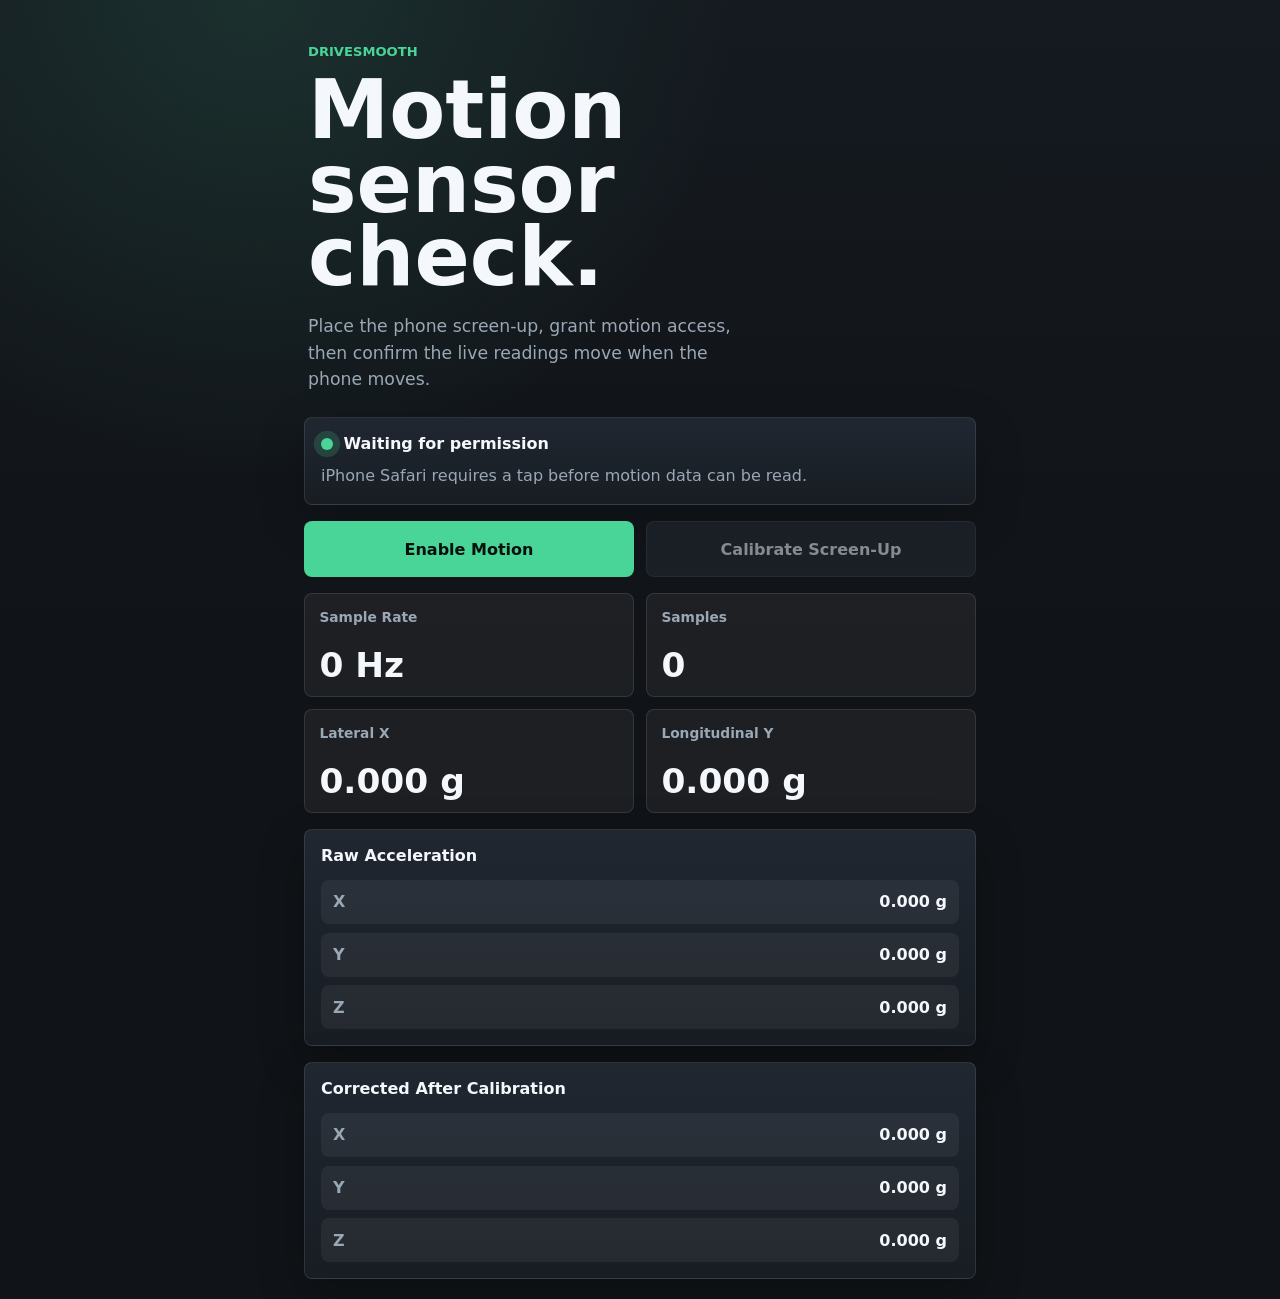
==== index.html @ 553049c9 "Add motion sensor diagnostic" ====
<!doctype html>
<html lang="en">
  <head>
    <meta charset="utf-8">
    <meta name="viewport" content="width=device-width, initial-scale=1, viewport-fit=cover">
    <meta name="theme-color" content="#111418">
    <title>DriveSmooth</title>
    <link rel="stylesheet" href="./styles.css">
    <script type="module" src="./app.js"></script>
  </head>
  <body>
    <main class="app-shell">
      <section class="hero" aria-labelledby="app-title">
        <p class="eyebrow">DriveSmooth</p>
        <h1 id="app-title">Motion sensor check.</h1>
        <p class="lede">
          Place the phone screen-up, grant motion access, then confirm the live
          readings move when the phone moves.
        </p>
      </section>

      <section class="status-panel" aria-label="Sensor status">
        <div class="status-line">
          <span class="status-dot" aria-hidden="true"></span>
          <span id="sensor-status">Waiting for permission</span>
        </div>
        <p id="sensor-message">
          iPhone Safari requires a tap before motion data can be read.
        </p>
      </section>

      <section class="controls" aria-label="Sensor controls">
        <button id="motion-button" class="primary-button" type="button">
          Enable Motion
        </button>
        <button id="calibrate-button" class="secondary-button" type="button" disabled>
          Calibrate Screen-Up
        </button>
      </section>

      <section class="readout-grid" aria-label="Live motion values">
        <article class="metric-card">
          <span>Sample Rate</span>
          <strong id="sample-rate">0 Hz</strong>
        </article>
        <article class="metric-card">
          <span>Samples</span>
          <strong id="sample-count">0</strong>
        </article>
        <article class="metric-card">
          <span>Lateral X</span>
          <strong id="lateral-value">0.000 g</strong>
        </article>
        <article class="metric-card">
          <span>Longitudinal Y</span>
          <strong id="longitudinal-value">0.000 g</strong>
        </article>
      </section>

      <section class="axis-panel" aria-label="Axis details">
        <h2>Raw Acceleration</h2>
        <dl class="axis-list">
          <div>
            <dt>X</dt>
            <dd id="raw-x">0.000 g</dd>
          </div>
          <div>
            <dt>Y</dt>
            <dd id="raw-y">0.000 g</dd>
          </div>
          <div>
            <dt>Z</dt>
            <dd id="raw-z">0.000 g</dd>
          </div>
        </dl>
      </section>

      <section class="axis-panel" aria-label="Corrected axis details">
        <h2>Corrected After Calibration</h2>
        <dl class="axis-list">
          <div>
            <dt>X</dt>
            <dd id="corrected-x">0.000 g</dd>
          </div>
          <div>
            <dt>Y</dt>
            <dd id="corrected-y">0.000 g</dd>
          </div>
          <div>
            <dt>Z</dt>
            <dd id="corrected-z">0.000 g</dd>
          </div>
        </dl>
      </section>
    </main>
  </body>
</html>
---- styles.css ----
:root {
  color-scheme: dark;
  --bg: #101317;
  --panel: #181d23;
  --panel-strong: #202731;
  --text: #f4f7fb;
  --muted: #9aa7b5;
  --accent: #48d597;
  --accent-soft: rgba(72, 213, 151, 0.18);
  --border: rgba(255, 255, 255, 0.1);
  font-family:
    Inter, ui-sans-serif, system-ui, -apple-system, BlinkMacSystemFont, "Segoe UI",
    sans-serif;
}

* {
  box-sizing: border-box;
}

html {
  min-height: 100%;
  background: var(--bg);
}

body {
  min-height: 100vh;
  margin: 0;
  color: var(--text);
  background:
    radial-gradient(circle at 20% 0%, rgba(72, 213, 151, 0.12), transparent 30rem),
    linear-gradient(180deg, #151a20 0%, var(--bg) 52%);
}

.app-shell {
  width: min(100%, 44rem);
  min-height: 100vh;
  margin: 0 auto;
  padding: max(1.25rem, env(safe-area-inset-top)) 1rem
    max(1.25rem, env(safe-area-inset-bottom));
  display: grid;
  align-content: start;
  gap: 1rem;
}

.hero {
  padding: 1.5rem 0.25rem 0.5rem;
}

.eyebrow {
  margin: 0 0 0.9rem;
  color: var(--accent);
  font-size: 0.82rem;
  font-weight: 700;
  letter-spacing: 0;
  text-transform: uppercase;
}

h1 {
  max-width: 9ch;
  margin: 0;
  font-size: clamp(2.75rem, 16vw, 5.1rem);
  line-height: 0.9;
  letter-spacing: 0;
}

.lede {
  max-width: 28rem;
  margin: 1.2rem 0 0;
  color: var(--muted);
  font-size: 1.08rem;
  line-height: 1.55;
}

.status-panel,
.axis-panel {
  padding: 1rem;
  border: 1px solid var(--border);
  border-radius: 8px;
  background: linear-gradient(180deg, var(--panel-strong), var(--panel));
  box-shadow: 0 1rem 3rem rgba(0, 0, 0, 0.22);
}

.status-line {
  display: flex;
  align-items: center;
  gap: 0.65rem;
  font-weight: 700;
}

.status-panel p {
  margin: 0.7rem 0 0;
  color: var(--muted);
  line-height: 1.5;
}

.status-dot {
  width: 0.75rem;
  height: 0.75rem;
  border-radius: 999px;
  background: var(--accent);
  box-shadow: 0 0 0 0.45rem var(--accent-soft);
}

.controls {
  display: grid;
  gap: 0.75rem;
}

button {
  min-height: 3.5rem;
  border: 0;
  border-radius: 8px;
  padding: 0.9rem 1rem;
  color: var(--text);
  font: inherit;
  font-weight: 800;
  letter-spacing: 0;
  touch-action: manipulation;
}

button:disabled {
  cursor: not-allowed;
  opacity: 0.52;
}

.primary-button {
  background: var(--accent);
  color: #07100b;
}

.secondary-button {
  border: 1px solid var(--border);
  background: #242b34;
}

.readout-grid {
  display: grid;
  grid-template-columns: repeat(2, minmax(0, 1fr));
  gap: 0.75rem;
}

.metric-card {
  min-height: 6.5rem;
  padding: 0.9rem;
  border: 1px solid var(--border);
  border-radius: 8px;
  background: rgba(255, 255, 255, 0.055);
  display: grid;
  align-content: space-between;
  gap: 0.75rem;
}

.metric-card span {
  color: var(--muted);
  font-size: 0.86rem;
  font-weight: 700;
}

.metric-card strong {
  font-size: clamp(1.45rem, 8vw, 2.15rem);
  line-height: 1;
  letter-spacing: 0;
}

.axis-panel h2 {
  margin: 0 0 0.9rem;
  font-size: 1rem;
  letter-spacing: 0;
}

.axis-list {
  display: grid;
  gap: 0.55rem;
  margin: 0;
}

.axis-list div {
  min-height: 2.75rem;
  padding: 0.65rem 0.75rem;
  border-radius: 8px;
  background: rgba(255, 255, 255, 0.055);
  display: flex;
  align-items: center;
  justify-content: space-between;
  gap: 1rem;
}

.axis-list dt {
  color: var(--muted);
  font-weight: 800;
}

.axis-list dd {
  margin: 0;
  font-variant-numeric: tabular-nums;
  font-weight: 800;
}

@media (min-width: 42rem) {
  .controls {
    grid-template-columns: repeat(2, minmax(0, 1fr));
  }
}
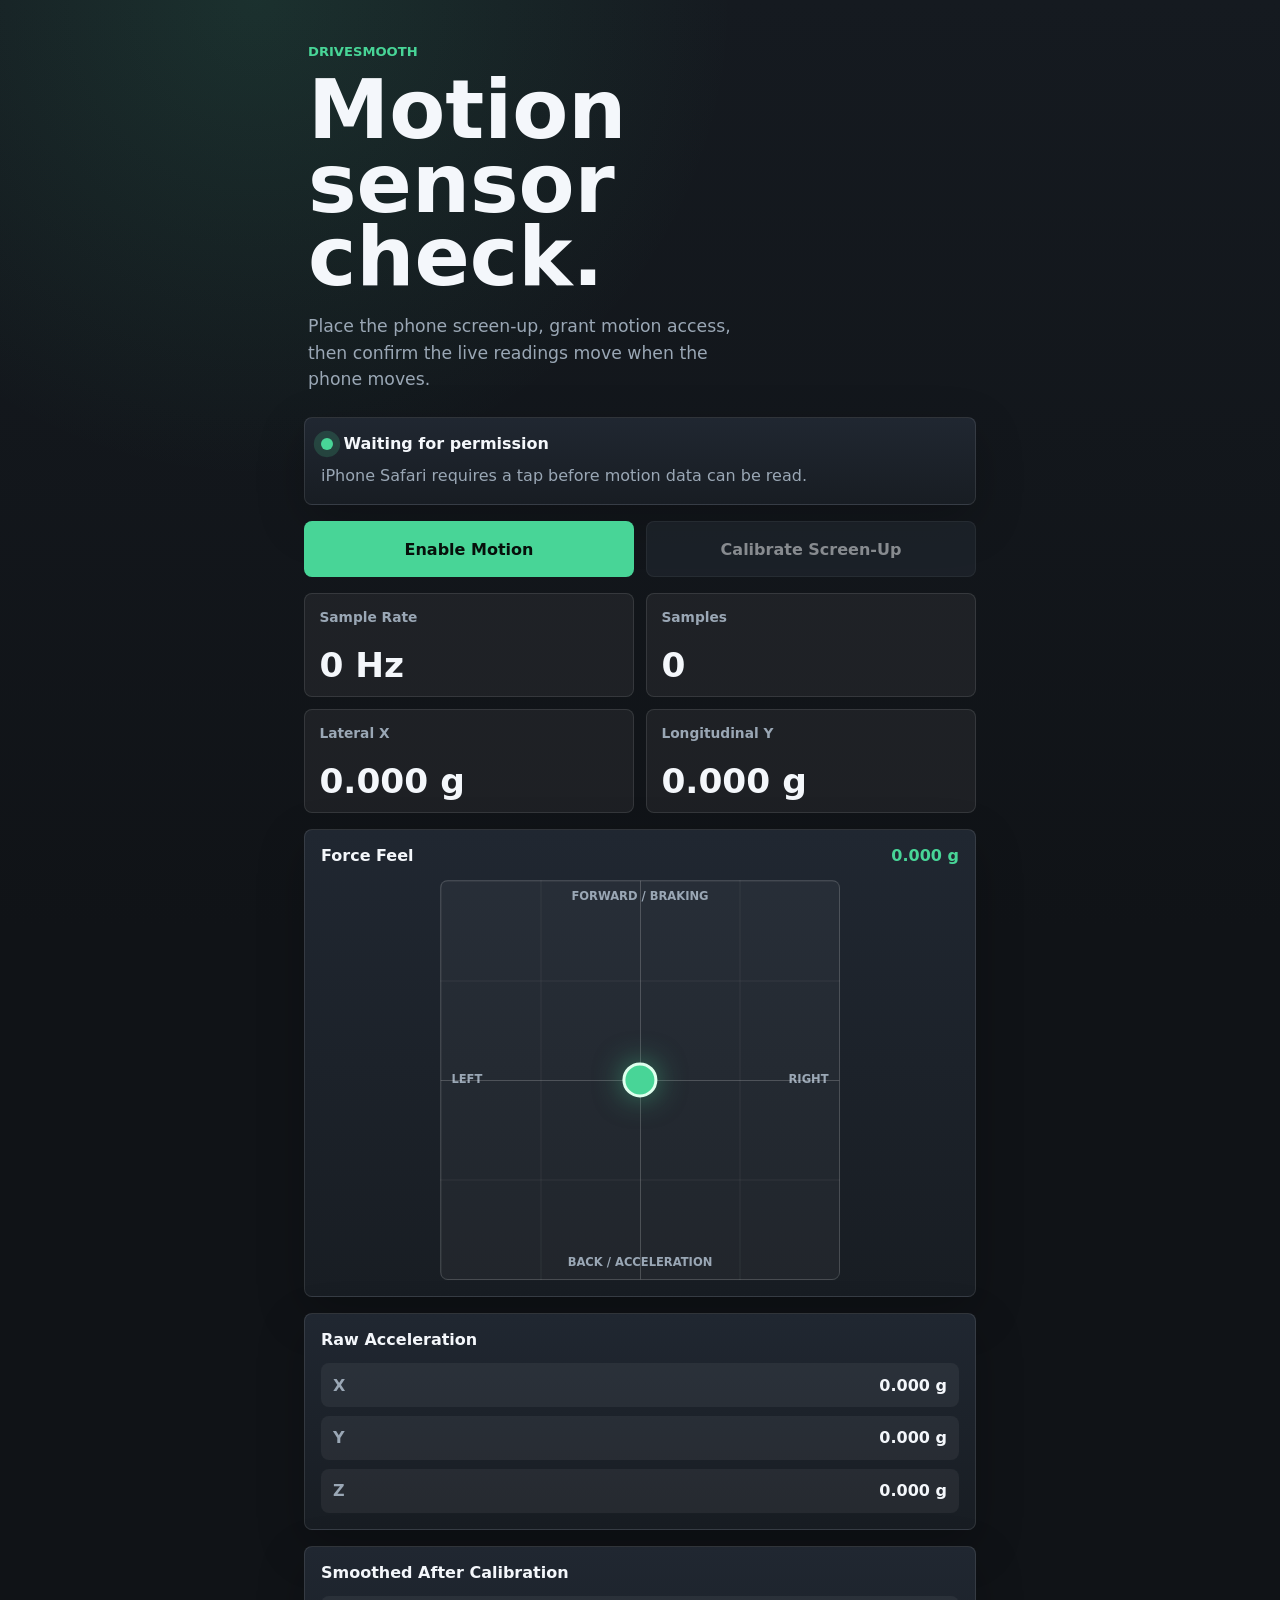
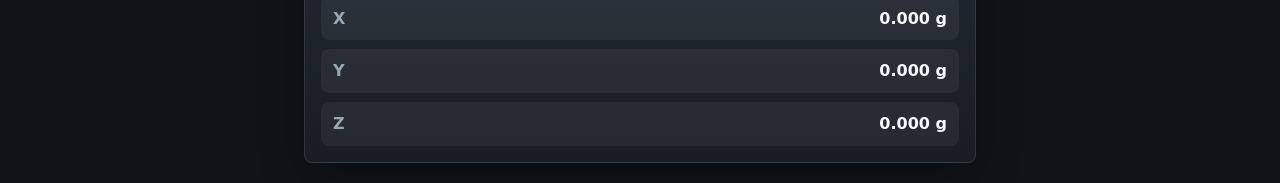
==== commit 6fbbac90: "Add smoothed force display" ====
--- a/index.html
+++ b/index.html
@@ -57,6 +57,22 @@
         </article>
       </section>
 
+      <section class="force-panel" aria-label="Live force direction">
+        <div class="panel-heading">
+          <h2>Force Feel</h2>
+          <span id="force-strength">0.000 g</span>
+        </div>
+        <div class="force-pad" aria-hidden="true">
+          <span class="force-label force-label-top">Forward / braking</span>
+          <span class="force-label force-label-right">Right</span>
+          <span class="force-label force-label-bottom">Back / acceleration</span>
+          <span class="force-label force-label-left">Left</span>
+          <span class="force-cross force-cross-x"></span>
+          <span class="force-cross force-cross-y"></span>
+          <span id="force-dot" class="force-dot"></span>
+        </div>
+      </section>
+
       <section class="axis-panel" aria-label="Axis details">
         <h2>Raw Acceleration</h2>
         <dl class="axis-list">
@@ -76,7 +92,7 @@
       </section>
 
       <section class="axis-panel" aria-label="Corrected axis details">
-        <h2>Corrected After Calibration</h2>
+        <h2>Smoothed After Calibration</h2>
         <dl class="axis-list">
           <div>
             <dt>X</dt>
--- a/styles.css
+++ b/styles.css
@@ -72,7 +72,8 @@
 }
 
 .status-panel,
-.axis-panel {
+.axis-panel,
+.force-panel {
   padding: 1rem;
   border: 1px solid var(--border);
   border-radius: 8px;
@@ -162,10 +163,114 @@
   letter-spacing: 0;
 }
 
+.panel-heading {
+  display: flex;
+  align-items: baseline;
+  justify-content: space-between;
+  gap: 1rem;
+  margin: 0 0 0.9rem;
+}
+
+.panel-heading h2,
 .axis-panel h2 {
-  margin: 0 0 0.9rem;
+  margin: 0;
   font-size: 1rem;
   letter-spacing: 0;
+}
+
+.panel-heading span {
+  color: var(--accent);
+  font-weight: 800;
+  font-variant-numeric: tabular-nums;
+}
+
+.force-pad {
+  position: relative;
+  width: min(100%, 25rem);
+  aspect-ratio: 1;
+  margin: 0 auto;
+  border: 1px solid rgba(255, 255, 255, 0.13);
+  border-radius: 8px;
+  overflow: hidden;
+  background:
+    radial-gradient(circle at center, rgba(72, 213, 151, 0.18), transparent 0.28rem),
+    linear-gradient(rgba(255, 255, 255, 0.055) 1px, transparent 1px),
+    linear-gradient(90deg, rgba(255, 255, 255, 0.055) 1px, transparent 1px),
+    rgba(255, 255, 255, 0.04);
+  background-size: auto, 25% 25%, 25% 25%, auto;
+}
+
+.force-cross {
+  position: absolute;
+  background: rgba(255, 255, 255, 0.15);
+}
+
+.force-cross-x {
+  top: 50%;
+  left: 0;
+  width: 100%;
+  height: 1px;
+}
+
+.force-cross-y {
+  top: 0;
+  left: 50%;
+  width: 1px;
+  height: 100%;
+}
+
+.force-dot {
+  position: absolute;
+  top: 50%;
+  left: 50%;
+  width: 2.2rem;
+  height: 2.2rem;
+  border: 0.22rem solid #dfffee;
+  border-radius: 999px;
+  background: var(--accent);
+  box-shadow: 0 0 1.8rem rgba(72, 213, 151, 0.52);
+  transform: translate(-50%, -50%);
+  transition:
+    left 90ms linear,
+    top 90ms linear;
+}
+
+.force-label {
+  position: absolute;
+  color: var(--muted);
+  font-size: 0.72rem;
+  font-weight: 800;
+  line-height: 1;
+  text-transform: uppercase;
+  pointer-events: none;
+}
+
+.force-label-top {
+  top: 0.65rem;
+  left: 50%;
+  transform: translateX(-50%);
+}
+
+.force-label-right {
+  top: 50%;
+  right: 0.65rem;
+  transform: translateY(-50%);
+}
+
+.force-label-bottom {
+  bottom: 0.65rem;
+  left: 50%;
+  transform: translateX(-50%);
+}
+
+.force-label-left {
+  top: 50%;
+  left: 0.65rem;
+  transform: translateY(-50%);
+}
+
+.axis-panel h2 {
+  margin-bottom: 0.9rem;
 }
 
 .axis-list {
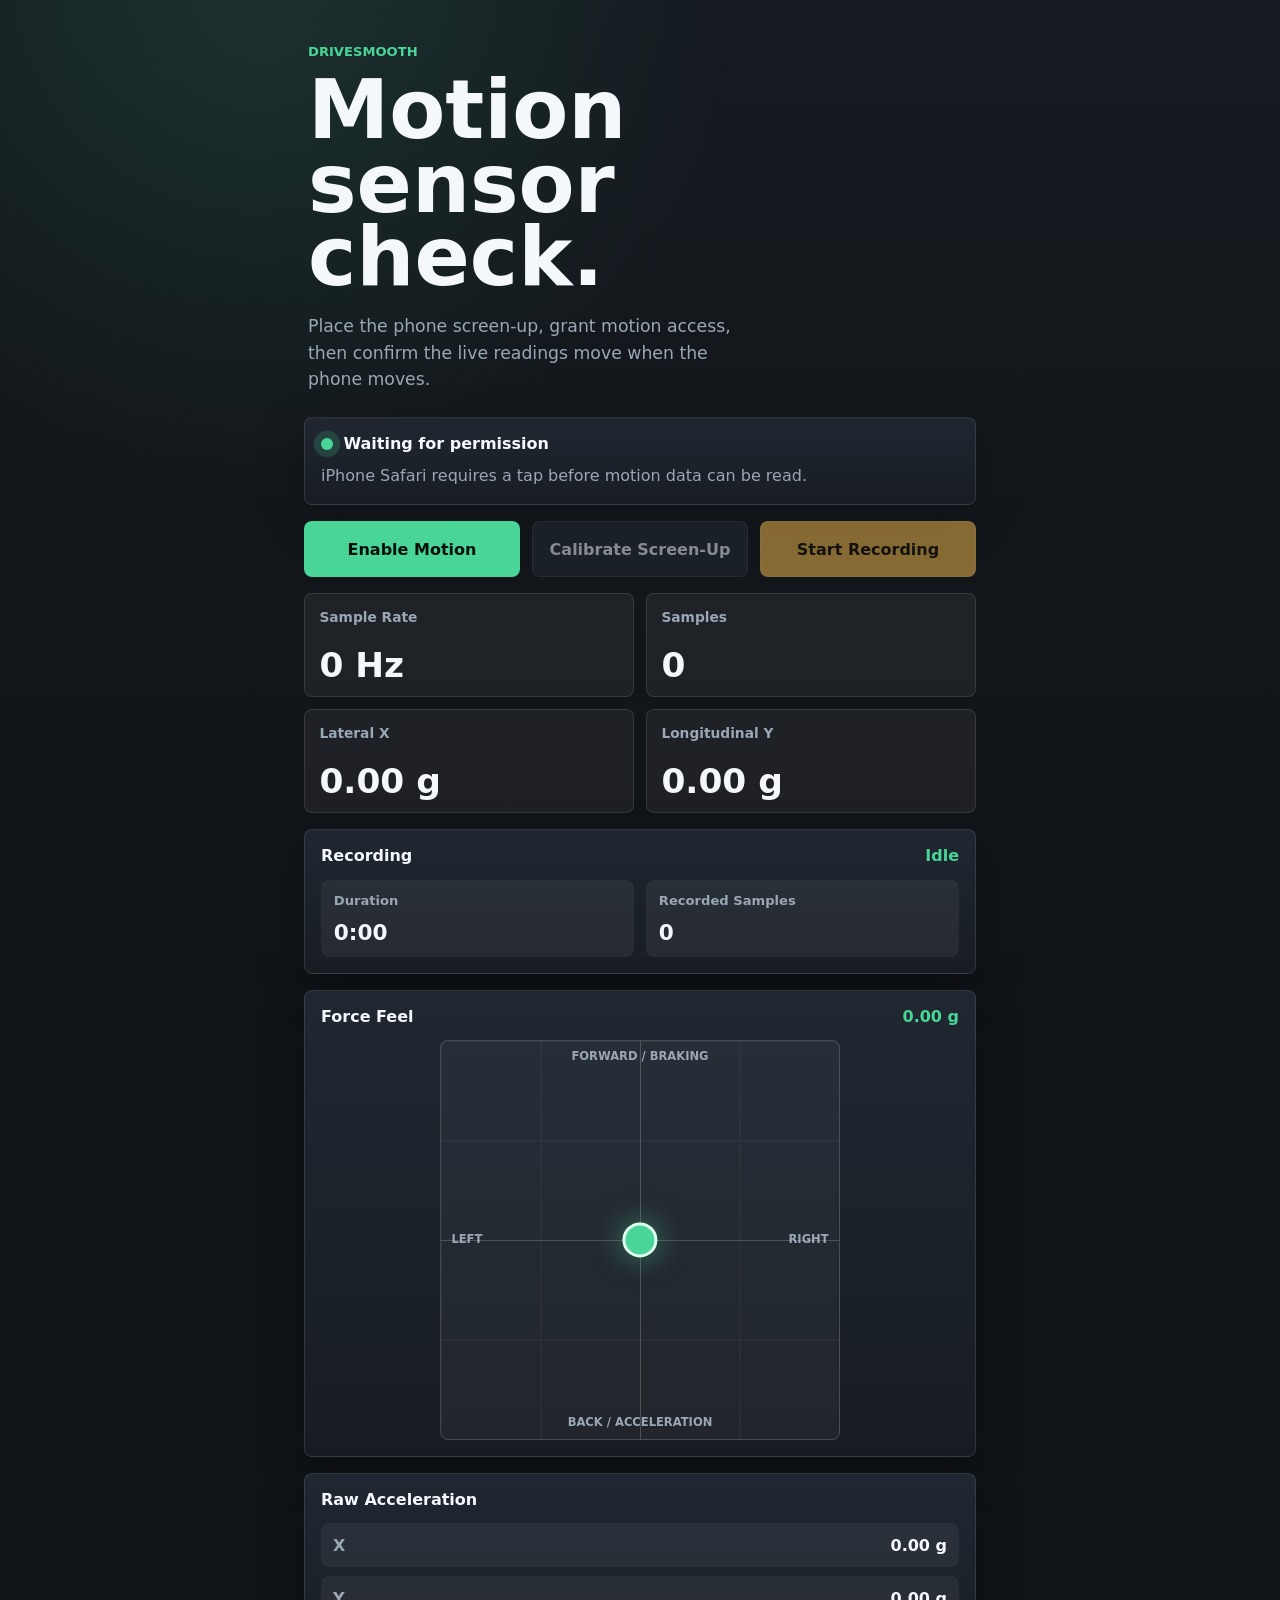
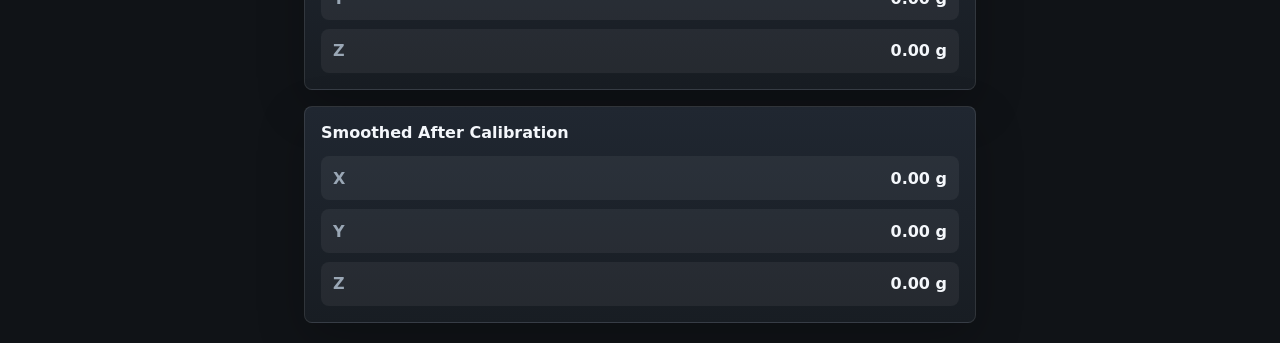
==== commit 767a5977: "Add in-memory recording summary" ====
--- a/index.html
+++ b/index.html
@@ -36,6 +36,9 @@
         <button id="calibrate-button" class="secondary-button" type="button" disabled>
           Calibrate Screen-Up
         </button>
+        <button id="record-button" class="record-button" type="button" disabled>
+          Start Recording
+        </button>
       </section>
 
       <section class="readout-grid" aria-label="Live motion values">
@@ -49,18 +52,35 @@
         </article>
         <article class="metric-card">
           <span>Lateral X</span>
-          <strong id="lateral-value">0.000 g</strong>
+          <strong id="lateral-value">0.00 g</strong>
         </article>
         <article class="metric-card">
           <span>Longitudinal Y</span>
-          <strong id="longitudinal-value">0.000 g</strong>
+          <strong id="longitudinal-value">0.00 g</strong>
         </article>
+      </section>
+
+      <section class="recording-panel" aria-label="Recording status">
+        <div class="panel-heading">
+          <h2>Recording</h2>
+          <span id="recording-state">Idle</span>
+        </div>
+        <div class="recording-grid">
+          <div>
+            <span>Duration</span>
+            <strong id="recording-duration">0:00</strong>
+          </div>
+          <div>
+            <span>Recorded Samples</span>
+            <strong id="recording-samples">0</strong>
+          </div>
+        </div>
       </section>
 
       <section class="force-panel" aria-label="Live force direction">
         <div class="panel-heading">
           <h2>Force Feel</h2>
-          <span id="force-strength">0.000 g</span>
+          <span id="force-strength">0.00 g</span>
         </div>
         <div class="force-pad" aria-hidden="true">
           <span class="force-label force-label-top">Forward / braking</span>
@@ -78,15 +98,15 @@
         <dl class="axis-list">
           <div>
             <dt>X</dt>
-            <dd id="raw-x">0.000 g</dd>
+            <dd id="raw-x">0.00 g</dd>
           </div>
           <div>
             <dt>Y</dt>
-            <dd id="raw-y">0.000 g</dd>
+            <dd id="raw-y">0.00 g</dd>
           </div>
           <div>
             <dt>Z</dt>
-            <dd id="raw-z">0.000 g</dd>
+            <dd id="raw-z">0.00 g</dd>
           </div>
         </dl>
       </section>
@@ -96,15 +116,56 @@
         <dl class="axis-list">
           <div>
             <dt>X</dt>
-            <dd id="corrected-x">0.000 g</dd>
+            <dd id="corrected-x">0.00 g</dd>
           </div>
           <div>
             <dt>Y</dt>
-            <dd id="corrected-y">0.000 g</dd>
+            <dd id="corrected-y">0.00 g</dd>
           </div>
           <div>
             <dt>Z</dt>
-            <dd id="corrected-z">0.000 g</dd>
+            <dd id="corrected-z">0.00 g</dd>
+          </div>
+        </dl>
+      </section>
+
+      <section id="summary-panel" class="summary-panel" aria-label="Last recording summary" hidden>
+        <div class="panel-heading">
+          <h2>Last Recording</h2>
+          <span id="summary-duration">0:00</span>
+        </div>
+        <dl class="summary-grid">
+          <div>
+            <dt>Samples</dt>
+            <dd id="summary-samples">0</dd>
+          </div>
+          <div>
+            <dt>Average Rate</dt>
+            <dd id="summary-rate">0 Hz</dd>
+          </div>
+          <div>
+            <dt>Max Brake</dt>
+            <dd id="summary-brake">0.00 g</dd>
+          </div>
+          <div>
+            <dt>Max Accel</dt>
+            <dd id="summary-accel">0.00 g</dd>
+          </div>
+          <div>
+            <dt>Max Lateral</dt>
+            <dd id="summary-lateral">0.00 g</dd>
+          </div>
+          <div>
+            <dt>Average Jerk</dt>
+            <dd id="summary-avg-jerk">0.00 g/s</dd>
+          </div>
+          <div>
+            <dt>Max Jerk</dt>
+            <dd id="summary-max-jerk">0.00 g/s</dd>
+          </div>
+          <div>
+            <dt>Jerk Spikes</dt>
+            <dd id="summary-jerk-spikes">0</dd>
           </div>
         </dl>
       </section>
--- a/styles.css
+++ b/styles.css
@@ -73,7 +73,9 @@
 
 .status-panel,
 .axis-panel,
-.force-panel {
+.force-panel,
+.recording-panel,
+.summary-panel {
   padding: 1rem;
   border: 1px solid var(--border);
   border-radius: 8px;
@@ -134,6 +136,17 @@
   background: #242b34;
 }
 
+.record-button {
+  border: 1px solid rgba(255, 255, 255, 0.14);
+  background: #f2b84b;
+  color: #151006;
+}
+
+.record-button.is-recording {
+  background: #ff5d5d;
+  color: #1a0707;
+}
+
 .readout-grid {
   display: grid;
   grid-template-columns: repeat(2, minmax(0, 1fr));
@@ -182,6 +195,48 @@
   color: var(--accent);
   font-weight: 800;
   font-variant-numeric: tabular-nums;
+}
+
+.recording-grid,
+.summary-grid {
+  display: grid;
+  gap: 0.75rem;
+  margin: 0;
+}
+
+.recording-grid {
+  grid-template-columns: repeat(2, minmax(0, 1fr));
+}
+
+.recording-grid div,
+.summary-grid div {
+  min-height: 4.8rem;
+  padding: 0.8rem;
+  border-radius: 8px;
+  background: rgba(255, 255, 255, 0.055);
+  display: grid;
+  align-content: space-between;
+  gap: 0.55rem;
+}
+
+.recording-grid span,
+.summary-grid dt {
+  color: var(--muted);
+  font-size: 0.82rem;
+  font-weight: 800;
+}
+
+.recording-grid strong,
+.summary-grid dd {
+  margin: 0;
+  font-size: 1.35rem;
+  line-height: 1;
+  font-variant-numeric: tabular-nums;
+  font-weight: 900;
+}
+
+.summary-grid {
+  grid-template-columns: repeat(2, minmax(0, 1fr));
 }
 
 .force-pad {
@@ -303,6 +358,10 @@
 
 @media (min-width: 42rem) {
   .controls {
-    grid-template-columns: repeat(2, minmax(0, 1fr));
+    grid-template-columns: repeat(3, minmax(0, 1fr));
   }
-}
+
+  .summary-grid {
+    grid-template-columns: repeat(4, minmax(0, 1fr));
+  }
+}
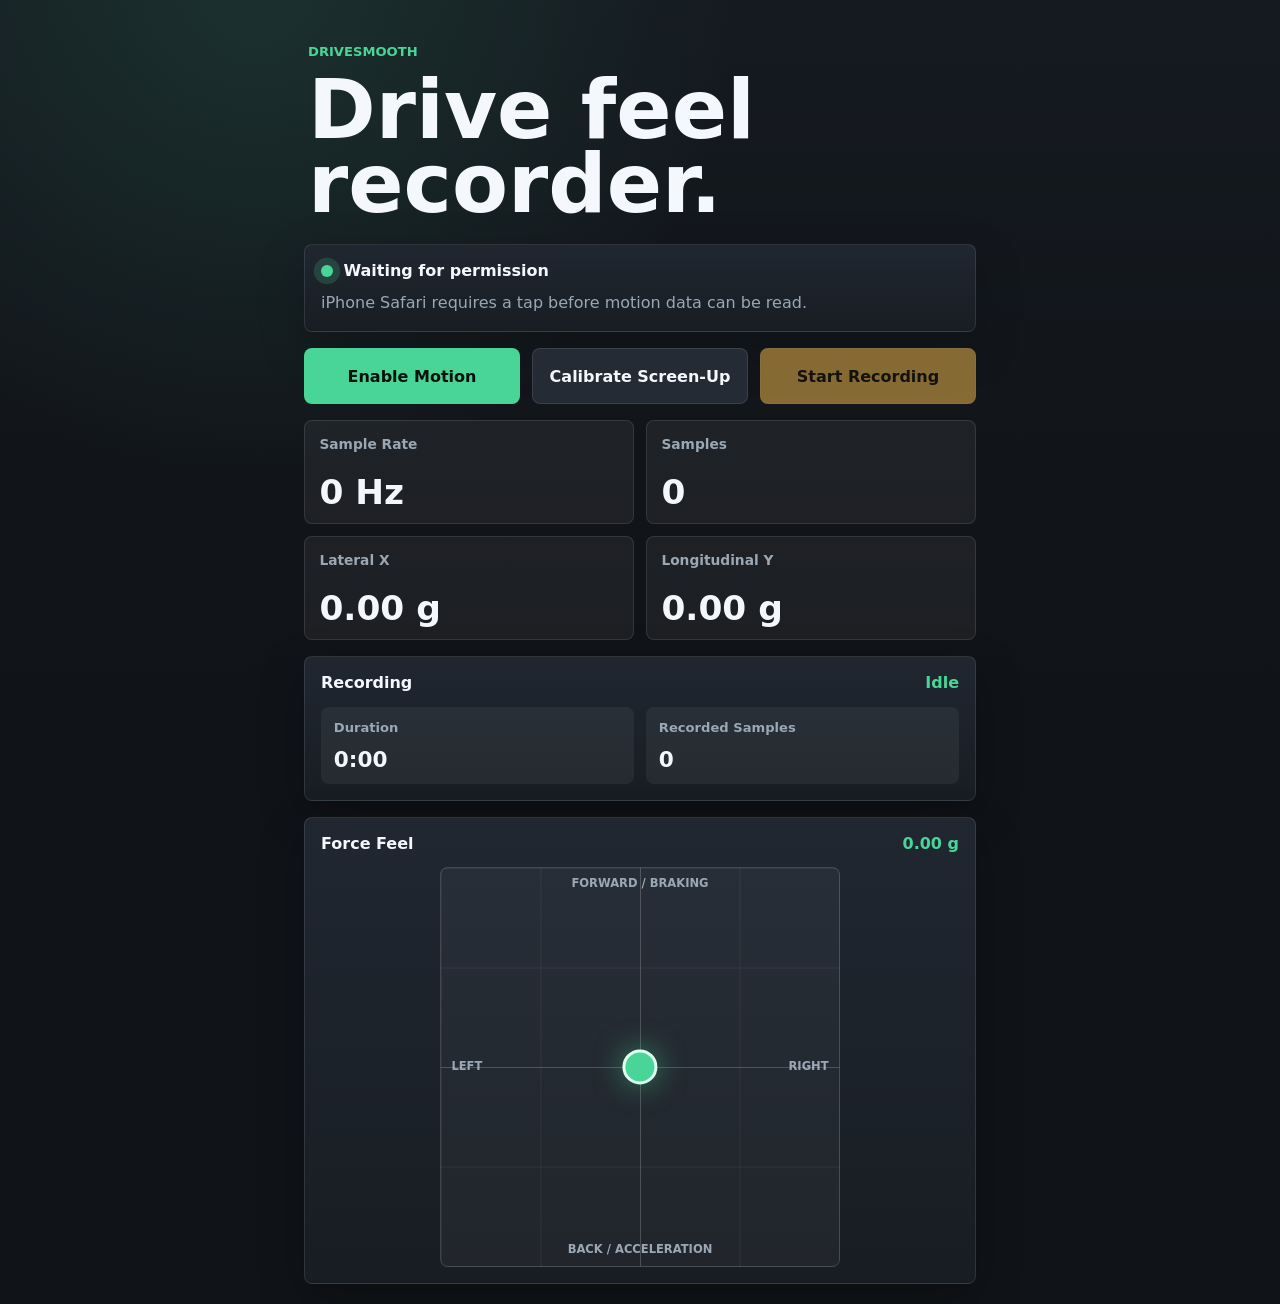
==== commit 621a8bb4: "Simplify live recording screen" ====
--- a/index.html
+++ b/index.html
@@ -12,11 +12,7 @@
     <main class="app-shell">
       <section class="hero" aria-labelledby="app-title">
         <p class="eyebrow">DriveSmooth</p>
-        <h1 id="app-title">Motion sensor check.</h1>
-        <p class="lede">
-          Place the phone screen-up, grant motion access, then confirm the live
-          readings move when the phone moves.
-        </p>
+        <h1 id="app-title">Drive feel recorder.</h1>
       </section>
 
       <section class="status-panel" aria-label="Sensor status">
@@ -33,7 +29,7 @@
         <button id="motion-button" class="primary-button" type="button">
           Enable Motion
         </button>
-        <button id="calibrate-button" class="secondary-button" type="button" disabled>
+        <button id="calibrate-button" class="secondary-button" type="button">
           Calibrate Screen-Up
         </button>
         <button id="record-button" class="record-button" type="button" disabled>
@@ -93,42 +89,6 @@
         </div>
       </section>
 
-      <section class="axis-panel" aria-label="Axis details">
-        <h2>Raw Acceleration</h2>
-        <dl class="axis-list">
-          <div>
-            <dt>X</dt>
-            <dd id="raw-x">0.00 g</dd>
-          </div>
-          <div>
-            <dt>Y</dt>
-            <dd id="raw-y">0.00 g</dd>
-          </div>
-          <div>
-            <dt>Z</dt>
-            <dd id="raw-z">0.00 g</dd>
-          </div>
-        </dl>
-      </section>
-
-      <section class="axis-panel" aria-label="Corrected axis details">
-        <h2>Smoothed After Calibration</h2>
-        <dl class="axis-list">
-          <div>
-            <dt>X</dt>
-            <dd id="corrected-x">0.00 g</dd>
-          </div>
-          <div>
-            <dt>Y</dt>
-            <dd id="corrected-y">0.00 g</dd>
-          </div>
-          <div>
-            <dt>Z</dt>
-            <dd id="corrected-z">0.00 g</dd>
-          </div>
-        </dl>
-      </section>
-
       <section id="summary-panel" class="summary-panel" aria-label="Last recording summary" hidden>
         <div class="panel-heading">
           <h2>Last Recording</h2>
--- a/styles.css
+++ b/styles.css
@@ -63,16 +63,7 @@
   letter-spacing: 0;
 }
 
-.lede {
-  max-width: 28rem;
-  margin: 1.2rem 0 0;
-  color: var(--muted);
-  font-size: 1.08rem;
-  line-height: 1.55;
-}
-
 .status-panel,
-.axis-panel,
 .force-panel,
 .recording-panel,
 .summary-panel {
@@ -184,8 +175,7 @@
   margin: 0 0 0.9rem;
 }
 
-.panel-heading h2,
-.axis-panel h2 {
+.panel-heading h2 {
   margin: 0;
   font-size: 1rem;
   letter-spacing: 0;
@@ -324,38 +314,6 @@
   transform: translateY(-50%);
 }
 
-.axis-panel h2 {
-  margin-bottom: 0.9rem;
-}
-
-.axis-list {
-  display: grid;
-  gap: 0.55rem;
-  margin: 0;
-}
-
-.axis-list div {
-  min-height: 2.75rem;
-  padding: 0.65rem 0.75rem;
-  border-radius: 8px;
-  background: rgba(255, 255, 255, 0.055);
-  display: flex;
-  align-items: center;
-  justify-content: space-between;
-  gap: 1rem;
-}
-
-.axis-list dt {
-  color: var(--muted);
-  font-weight: 800;
-}
-
-.axis-list dd {
-  margin: 0;
-  font-variant-numeric: tabular-nums;
-  font-weight: 800;
-}
-
 @media (min-width: 42rem) {
   .controls {
     grid-template-columns: repeat(3, minmax(0, 1fr));
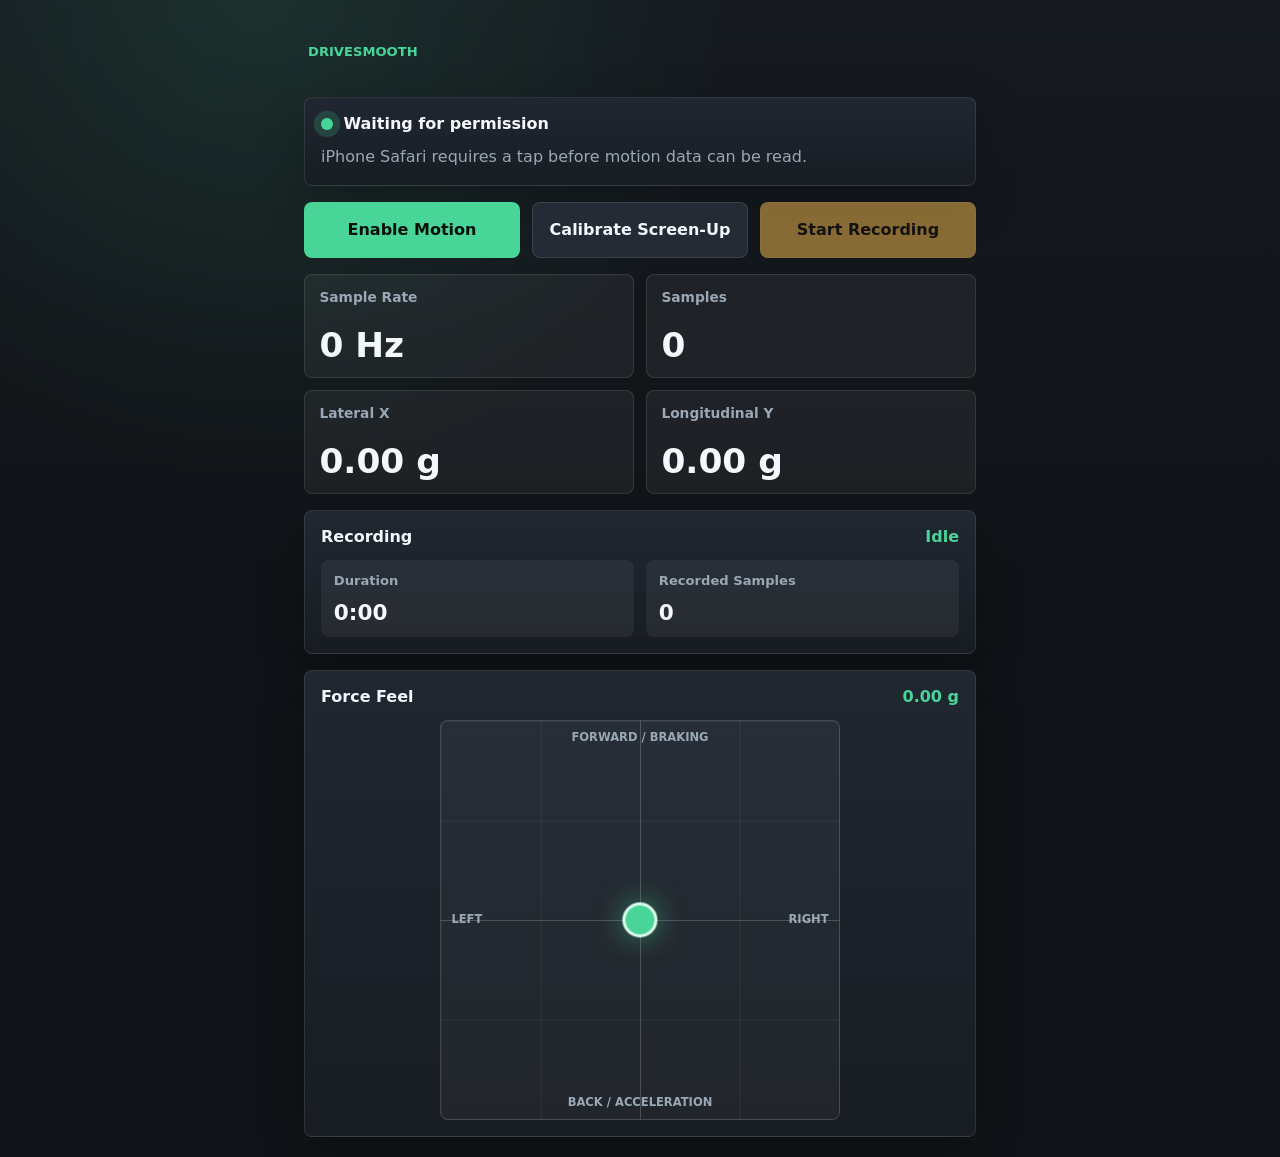
==== commit 9cd8a530: "better renders" ====
--- a/index.html
+++ b/index.html
@@ -12,7 +12,6 @@
     <main class="app-shell">
       <section class="hero" aria-labelledby="app-title">
         <p class="eyebrow">DriveSmooth</p>
-        <h1 id="app-title">Drive feel recorder.</h1>
       </section>
 
       <section class="status-panel" aria-label="Sensor status">
--- a/styles.css
+++ b/styles.css
@@ -275,9 +275,7 @@
   background: var(--accent);
   box-shadow: 0 0 1.8rem rgba(72, 213, 151, 0.52);
   transform: translate(-50%, -50%);
-  transition:
-    left 90ms linear,
-    top 90ms linear;
+    will-change:transform;
 }
 
 .force-label {
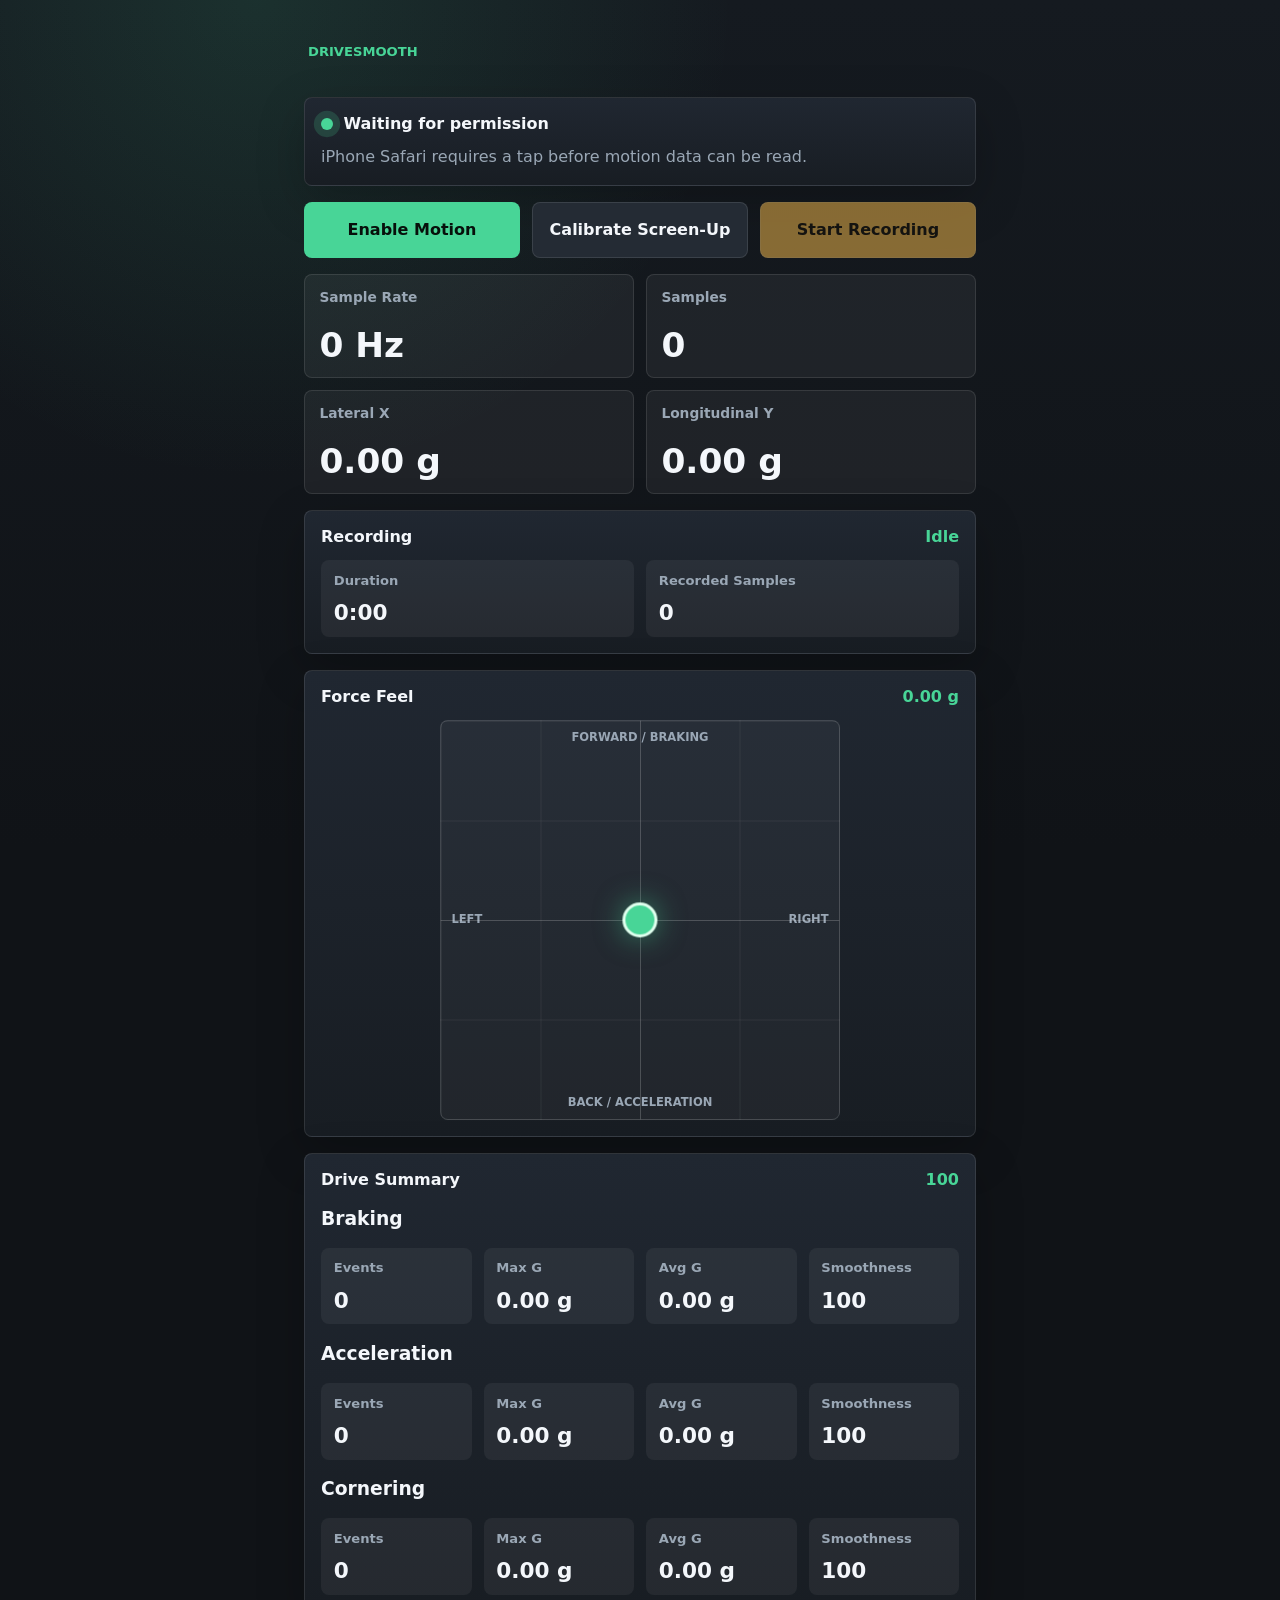
==== commit 8fc82a41: "scoring" ====
--- a/index.html
+++ b/index.html
@@ -87,47 +87,92 @@
           <span id="force-dot" class="force-dot"></span>
         </div>
       </section>
+<section id="summary-panel" class="summary-panel">
 
-      <section id="summary-panel" class="summary-panel" aria-label="Last recording summary" hidden>
-        <div class="panel-heading">
-          <h2>Last Recording</h2>
-          <span id="summary-duration">0:00</span>
+    <div class="panel-heading">
+        <h2>Drive Summary</h2>
+        <span id="summary-overall-score">100</span>
+    </div>
+
+    <div class="summary-category">
+        <h3>Braking</h3>
+
+        <div class="summary-grid">
+            <div>
+                <dt>Events</dt>
+                <dd id="brake-events">0</dd>
+            </div>
+
+            <div>
+                <dt>Max G</dt>
+                <dd id="brake-max-g">0.00 g</dd>
+            </div>
+
+            <div>
+                <dt>Avg G</dt>
+                <dd id="brake-avg-g">0.00 g</dd>
+            </div>
+
+            <div>
+                <dt>Smoothness</dt>
+                <dd id="brake-score">100</dd>
+            </div>
         </div>
-        <dl class="summary-grid">
-          <div>
-            <dt>Samples</dt>
-            <dd id="summary-samples">0</dd>
-          </div>
-          <div>
-            <dt>Average Rate</dt>
-            <dd id="summary-rate">0 Hz</dd>
-          </div>
-          <div>
-            <dt>Max Brake</dt>
-            <dd id="summary-brake">0.00 g</dd>
-          </div>
-          <div>
-            <dt>Max Accel</dt>
-            <dd id="summary-accel">0.00 g</dd>
-          </div>
-          <div>
-            <dt>Max Lateral</dt>
-            <dd id="summary-lateral">0.00 g</dd>
-          </div>
-          <div>
-            <dt>Average Jerk</dt>
-            <dd id="summary-avg-jerk">0.00 g/s</dd>
-          </div>
-          <div>
-            <dt>Max Jerk</dt>
-            <dd id="summary-max-jerk">0.00 g/s</dd>
-          </div>
-          <div>
-            <dt>Jerk Spikes</dt>
-            <dd id="summary-jerk-spikes">0</dd>
-          </div>
-        </dl>
-      </section>
+    </div>
+
+    <div class="summary-category">
+        <h3>Acceleration</h3>
+
+        <div class="summary-grid">
+            <div>
+                <dt>Events</dt>
+                <dd id="accel-events">0</dd>
+            </div>
+
+            <div>
+                <dt>Max G</dt>
+                <dd id="accel-max-g">0.00 g</dd>
+            </div>
+
+            <div>
+                <dt>Avg G</dt>
+                <dd id="accel-avg-g">0.00 g</dd>
+            </div>
+
+            <div>
+                <dt>Smoothness</dt>
+                <dd id="accel-score">100</dd>
+            </div>
+        </div>
+    </div>
+
+    <div class="summary-category">
+        <h3>Cornering</h3>
+
+        <div class="summary-grid">
+            <div>
+                <dt>Events</dt>
+                <dd id="corner-events">0</dd>
+            </div>
+
+            <div>
+                <dt>Max G</dt>
+                <dd id="corner-max-g">0.00 g</dd>
+            </div>
+
+            <div>
+                <dt>Avg G</dt>
+                <dd id="corner-avg-g">0.00 g</dd>
+            </div>
+
+            <div>
+                <dt>Smoothness</dt>
+                <dd id="corner-score">100</dd>
+            </div>
+        </div>
+    </div>
+
+</section>
     </main>
   </body>
 </html>
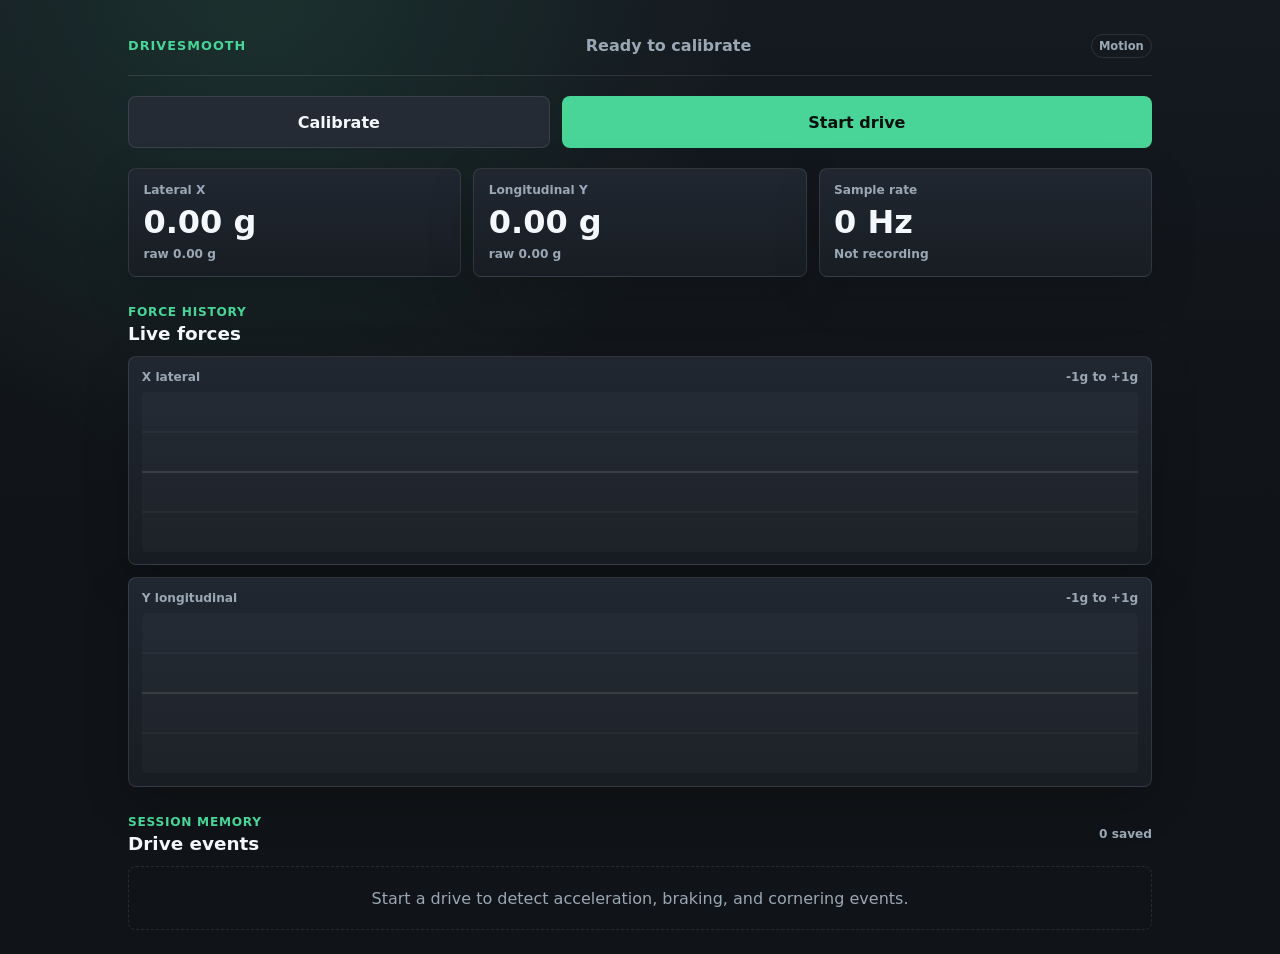
==== commit d7884fd2: "slight refactor" ====
--- a/index.html
+++ b/index.html
@@ -3,176 +3,73 @@
   <head>
     <meta charset="utf-8">
     <meta name="viewport" content="width=device-width, initial-scale=1, viewport-fit=cover">
-    <meta name="theme-color" content="#111418">
+    <meta name="theme-color" content="#101317">
     <title>DriveSmooth</title>
-    <link rel="stylesheet" href="./styles.css">
-    <script type="module" src="./app.js"></script>
+    <link rel="stylesheet" href="./css/theme.css">
+    <link rel="stylesheet" href="./css/app.css">
+    <script type="module" src="./js/app.js"></script>
   </head>
   <body>
     <main class="app-shell">
-      <section class="hero" aria-labelledby="app-title">
-        <p class="eyebrow">DriveSmooth</p>
+      <header class="topbar">
+        <span class="brand">DriveSmooth</span>
+        <p id="status-message" role="status">Ready to calibrate</p>
+        <span id="input-mode" class="mode-badge">Motion</span>
+      </header>
+
+      <section class="controls" aria-label="Drive controls">
+        <button id="calibrate-button" class="secondary-button" type="button">Calibrate</button>
+        <button id="record-button" class="primary-button" type="button">Start drive</button>
       </section>
 
-      <section class="status-panel" aria-label="Sensor status">
-        <div class="status-line">
-          <span class="status-dot" aria-hidden="true"></span>
-          <span id="sensor-status">Waiting for permission</span>
-        </div>
-        <p id="sensor-message">
-          iPhone Safari requires a tap before motion data can be read.
-        </p>
-      </section>
-
-      <section class="controls" aria-label="Sensor controls">
-        <button id="motion-button" class="primary-button" type="button">
-          Enable Motion
-        </button>
-        <button id="calibrate-button" class="secondary-button" type="button">
-          Calibrate Screen-Up
-        </button>
-        <button id="record-button" class="record-button" type="button" disabled>
-          Start Recording
-        </button>
-      </section>
-
-      <section class="readout-grid" aria-label="Live motion values">
-        <article class="metric-card">
-          <span>Sample Rate</span>
+      <section class="overview" aria-label="Live forces">
+        <article class="reading-card">
+          <span>Lateral X</span>
+          <strong id="x-reading">0.00 g</strong>
+          <small>raw <span id="x-raw-reading">0.00 g</span></small>
+        </article>
+        <article class="reading-card">
+          <span>Longitudinal Y</span>
+          <strong id="y-reading">0.00 g</strong>
+          <small>raw <span id="y-raw-reading">0.00 g</span></small>
+        </article>
+        <article class="reading-card">
+          <span>Sample rate</span>
           <strong id="sample-rate">0 Hz</strong>
-        </article>
-        <article class="metric-card">
-          <span>Samples</span>
-          <strong id="sample-count">0</strong>
-        </article>
-        <article class="metric-card">
-          <span>Lateral X</span>
-          <strong id="lateral-value">0.00 g</strong>
-        </article>
-        <article class="metric-card">
-          <span>Longitudinal Y</span>
-          <strong id="longitudinal-value">0.00 g</strong>
+          <small id="recording-time">Not recording</small>
         </article>
       </section>
 
-      <section class="recording-panel" aria-label="Recording status">
-        <div class="panel-heading">
-          <h2>Recording</h2>
-          <span id="recording-state">Idle</span>
+      <section class="charts-section" aria-label="Force charts">
+        <div class="section-heading">
+          <div>
+            <p class="eyebrow">Force history</p>
+            <h1 id="chart-title">Live forces</h1>
+          </div>
+          <button id="live-view-button" class="text-button" type="button" hidden>Live view</button>
         </div>
-        <div class="recording-grid">
+        <article class="chart-card">
+          <div class="chart-label"><span>X lateral</span><span>-1g to +1g</span></div>
+          <canvas id="x-chart" aria-label="X lateral force chart"></canvas>
+        </article>
+        <article class="chart-card">
+          <div class="chart-label"><span>Y longitudinal</span><span>-1g to +1g</span></div>
+          <canvas id="y-chart" aria-label="Y longitudinal force chart"></canvas>
+        </article>
+      </section>
+
+      <section class="events-section" aria-labelledby="events-title">
+        <div class="section-heading">
           <div>
-            <span>Duration</span>
-            <strong id="recording-duration">0:00</strong>
+            <p class="eyebrow">Session memory</p>
+            <h2 id="events-title">Drive events</h2>
           </div>
-          <div>
-            <span>Recorded Samples</span>
-            <strong id="recording-samples">0</strong>
-          </div>
+          <span id="event-count" class="event-count">0 saved</span>
+        </div>
+        <div id="event-log" class="event-log">
+          <p class="empty-state">Start a drive to detect acceleration, braking, and cornering events.</p>
         </div>
       </section>
-
-      <section class="force-panel" aria-label="Live force direction">
-        <div class="panel-heading">
-          <h2>Force Feel</h2>
-          <span id="force-strength">0.00 g</span>
-        </div>
-        <div class="force-pad" aria-hidden="true">
-          <span class="force-label force-label-top">Forward / braking</span>
-          <span class="force-label force-label-right">Right</span>
-          <span class="force-label force-label-bottom">Back / acceleration</span>
-          <span class="force-label force-label-left">Left</span>
-          <span class="force-cross force-cross-x"></span>
-          <span class="force-cross force-cross-y"></span>
-          <span id="force-dot" class="force-dot"></span>
-        </div>
-      </section>
-<section id="summary-panel" class="summary-panel">
-
-    <div class="panel-heading">
-        <h2>Drive Summary</h2>
-        <span id="summary-overall-score">100</span>
-    </div>
-
-    <div class="summary-category">
-        <h3>Braking</h3>
-
-        <div class="summary-grid">
-            <div>
-                <dt>Events</dt>
-                <dd id="brake-events">0</dd>
-            </div>
-
-            <div>
-                <dt>Max G</dt>
-                <dd id="brake-max-g">0.00 g</dd>
-            </div>
-
-            <div>
-                <dt>Avg G</dt>
-                <dd id="brake-avg-g">0.00 g</dd>
-            </div>
-
-            <div>
-                <dt>Smoothness</dt>
-                <dd id="brake-score">100</dd>
-            </div>
-        </div>
-    </div>
-
-    <div class="summary-category">
-        <h3>Acceleration</h3>
-
-        <div class="summary-grid">
-            <div>
-                <dt>Events</dt>
-                <dd id="accel-events">0</dd>
-            </div>
-
-            <div>
-                <dt>Max G</dt>
-                <dd id="accel-max-g">0.00 g</dd>
-            </div>
-
-            <div>
-                <dt>Avg G</dt>
-                <dd id="accel-avg-g">0.00 g</dd>
-            </div>
-
-            <div>
-                <dt>Smoothness</dt>
-                <dd id="accel-score">100</dd>
-            </div>
-        </div>
-    </div>
-
-    <div class="summary-category">
-        <h3>Cornering</h3>
-
-        <div class="summary-grid">
-            <div>
-                <dt>Events</dt>
-                <dd id="corner-events">0</dd>
-            </div>
-
-            <div>
-                <dt>Max G</dt>
-                <dd id="corner-max-g">0.00 g</dd>
-            </div>
-
-            <div>
-                <dt>Avg G</dt>
-                <dd id="corner-avg-g">0.00 g</dd>
-            </div>
-
-            <div>
-                <dt>Smoothness</dt>
-                <dd id="corner-score">100</dd>
-            </div>
-        </div>
-    </div>
-
-</section>
     </main>
   </body>
 </html>
--- a/css/theme.css
+++ b/css/theme.css
@@ -0,0 +1,25 @@
+:root {
+  color-scheme: dark;
+  --bg: #101317;
+  --panel: #181d23;
+  --panel-strong: #202731;
+  --text: #f4f7fb;
+  --muted: #9aa7b5;
+  --accent: #48d597;
+  --accent-soft: rgba(72, 213, 151, 0.18);
+  --warning: #f2b84b;
+  --danger: #ff6d6d;
+  --border: rgba(255, 255, 255, 0.1);
+  font-family: Inter, ui-sans-serif, system-ui, -apple-system, BlinkMacSystemFont, "Segoe UI", sans-serif;
+}
+
+* { box-sizing: border-box; }
+html { background: var(--bg); }
+body {
+  min-width: 20rem;
+  min-height: 100vh;
+  margin: 0;
+  color: var(--text);
+  background: radial-gradient(circle at 20% 0%, rgba(72, 213, 151, 0.12), transparent 30rem), linear-gradient(180deg, #151a20 0%, var(--bg) 52%);
+}
+button { font: inherit; touch-action: manipulation; }
--- a/css/app.css
+++ b/css/app.css
@@ -0,0 +1,35 @@
+.app-shell { width: min(100%, 66rem); min-height: 100vh; margin: 0 auto; padding: max(1rem, env(safe-area-inset-top)) 1rem max(1.5rem, env(safe-area-inset-bottom)); }
+.topbar { min-height: 3.75rem; display: flex; align-items: center; gap: .8rem; border-bottom: 1px solid var(--border); }
+.brand { color: var(--accent); font-size: .8rem; font-weight: 900; letter-spacing: .08em; text-transform: uppercase; }
+.topbar p { flex: 1; margin: 0; color: var(--muted); font-weight: 700; text-align: center; }
+.mode-badge { padding: .25rem .45rem; border: 1px solid var(--border); border-radius: 999px; color: var(--muted); font-size: .72rem; font-weight: 800; }
+.controls { display: grid; grid-template-columns: 1fr 1.4fr; gap: .75rem; margin: 1.25rem 0; }
+button { min-height: 3.25rem; border-radius: 8px; padding: .8rem 1rem; border: 1px solid transparent; cursor: pointer; font-weight: 850; }
+button:disabled { cursor: not-allowed; opacity: .55; }
+.primary-button { background: var(--accent); color: #07100b; }
+.primary-button.is-recording { background: var(--danger); color: #210707; }
+.secondary-button, .text-button { border-color: var(--border); background: #242b34; color: var(--text); }
+.text-button { min-height: auto; padding: .5rem .7rem; font-size: .82rem; }
+.overview { display: grid; grid-template-columns: repeat(3, 1fr); gap: .75rem; }
+.reading-card, .chart-card, .event-item { border: 1px solid var(--border); border-radius: 8px; background: linear-gradient(180deg, var(--panel-strong), var(--panel)); box-shadow: 0 1rem 3rem rgba(0,0,0,.16); }
+.reading-card { min-height: 6.8rem; padding: .9rem; display: grid; align-content: space-between; gap: .3rem; }
+.reading-card span, .reading-card small, .chart-label, .eyebrow, .event-count { color: var(--muted); font-size: .76rem; font-weight: 750; }
+.reading-card strong { font-size: clamp(1.3rem, 4vw, 2rem); font-variant-numeric: tabular-nums; }
+.reading-card small { font-variant-numeric: tabular-nums; }
+.charts-section, .events-section { margin-top: 1.75rem; }
+.section-heading { display: flex; align-items: center; justify-content: space-between; gap: 1rem; margin-bottom: .75rem; }
+.eyebrow { margin: 0 0 .25rem; color: var(--accent); text-transform: uppercase; letter-spacing: .06em; }
+h1, h2 { margin: 0; font-size: 1.15rem; }
+.chart-card { padding: .8rem; margin-bottom: .75rem; }
+.chart-label { display: flex; justify-content: space-between; margin-bottom: .5rem; }
+canvas { display: block; width: 100%; height: 10rem; border-radius: 5px; background: rgba(255,255,255,.025); }
+.event-log { display: grid; gap: .6rem; }
+.empty-state { margin: 0; padding: 1.35rem; border: 1px dashed var(--border); border-radius: 8px; color: var(--muted); text-align: center; }
+.event-item { width: 100%; padding: .85rem .9rem; color: var(--text); text-align: left; }
+.event-item:hover, .event-item.is-selected { border-color: var(--accent); background: linear-gradient(180deg, #26332f, var(--panel)); }
+.event-topline, .event-metrics { display: flex; align-items: center; justify-content: space-between; gap: .75rem; }
+.event-topline { margin-bottom: .55rem; }
+.event-name { font-weight: 900; }
+.event-live { color: var(--warning); font-size: .72rem; font-weight: 900; text-transform: uppercase; }
+.event-metrics { color: var(--muted); font-size: .78rem; font-variant-numeric: tabular-nums; }
+@media (max-width: 32rem) { .topbar p { text-align: left; } .overview { grid-template-columns: repeat(2, 1fr); } .reading-card:last-child { grid-column: span 2; } }
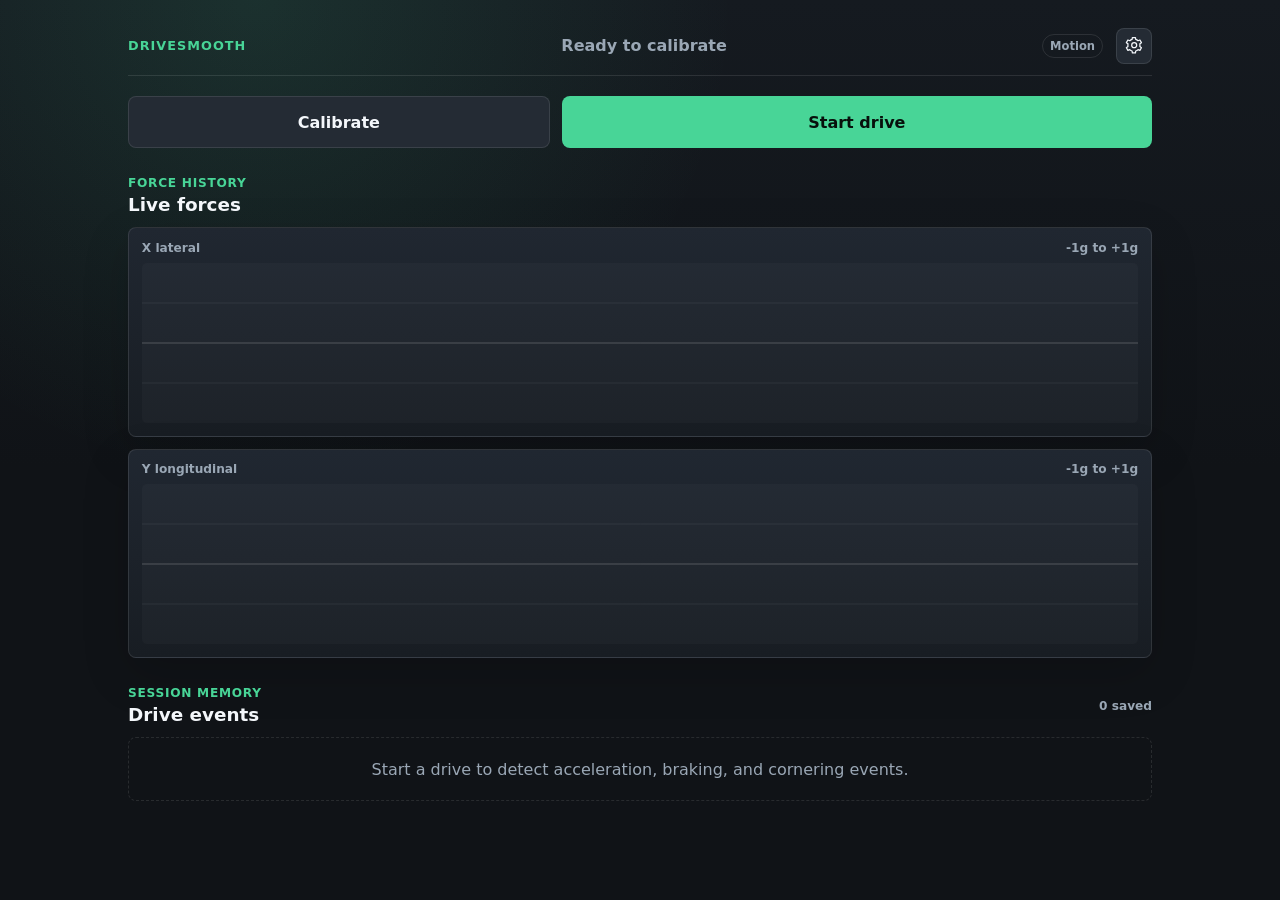
==== commit a51396b7: "settings" ====
--- a/index.html
+++ b/index.html
@@ -15,29 +15,14 @@
         <span class="brand">DriveSmooth</span>
         <p id="status-message" role="status">Ready to calibrate</p>
         <span id="input-mode" class="mode-badge">Motion</span>
+        <a class="settings-link" href="./settings.html" aria-label="Open settings" title="Settings">
+          <svg viewBox="0 0 24 24" aria-hidden="true"><path d="M12 15.25A3.25 3.25 0 1 0 12 8.75a3.25 3.25 0 0 0 0 6.5Z"/><path d="M19.4 13.75a7.9 7.9 0 0 0 .05-1.75 7.9 7.9 0 0 0-.05-1.75l2.06-1.6-2-3.46-2.43.98a8.7 8.7 0 0 0-3.03-1.75L13.63 2h-4l-.37 2.42A8.7 8.7 0 0 0 6.23 6.17L3.8 5.2l-2 3.46 2.06 1.6A7.9 7.9 0 0 0 3.8 12c0 .6.02 1.18.06 1.75l-2.06 1.6 2 3.46 2.43-.98a8.7 8.7 0 0 0 3.03 1.75L9.63 22h4l.37-2.42a8.7 8.7 0 0 0 3.03-1.75l2.43.98 2-3.46-2.06-1.6Z"/></svg>
+        </a>
       </header>
 
       <section class="controls" aria-label="Drive controls">
         <button id="calibrate-button" class="secondary-button" type="button">Calibrate</button>
         <button id="record-button" class="primary-button" type="button">Start drive</button>
-      </section>
-
-      <section class="overview" aria-label="Live forces">
-        <article class="reading-card">
-          <span>Lateral X</span>
-          <strong id="x-reading">0.00 g</strong>
-          <small>raw <span id="x-raw-reading">0.00 g</span></small>
-        </article>
-        <article class="reading-card">
-          <span>Longitudinal Y</span>
-          <strong id="y-reading">0.00 g</strong>
-          <small>raw <span id="y-raw-reading">0.00 g</span></small>
-        </article>
-        <article class="reading-card">
-          <span>Sample rate</span>
-          <strong id="sample-rate">0 Hz</strong>
-          <small id="recording-time">Not recording</small>
-        </article>
       </section>
 
       <section class="charts-section" aria-label="Force charts">
@@ -49,11 +34,11 @@
           <button id="live-view-button" class="text-button" type="button" hidden>Live view</button>
         </div>
         <article class="chart-card">
-          <div class="chart-label"><span>X lateral</span><span>-1g to +1g</span></div>
+          <div class="chart-label"><span>X lateral</span><span id="x-chart-range">-1g to +1g</span></div>
           <canvas id="x-chart" aria-label="X lateral force chart"></canvas>
         </article>
         <article class="chart-card">
-          <div class="chart-label"><span>Y longitudinal</span><span>-1g to +1g</span></div>
+          <div class="chart-label"><span>Y longitudinal</span><span id="y-chart-range">-1g to +1g</span></div>
           <canvas id="y-chart" aria-label="Y longitudinal force chart"></canvas>
         </article>
       </section>
--- a/css/app.css
+++ b/css/app.css
@@ -3,6 +3,8 @@
 .brand { color: var(--accent); font-size: .8rem; font-weight: 900; letter-spacing: .08em; text-transform: uppercase; }
 .topbar p { flex: 1; margin: 0; color: var(--muted); font-weight: 700; text-align: center; }
 .mode-badge { padding: .25rem .45rem; border: 1px solid var(--border); border-radius: 999px; color: var(--muted); font-size: .72rem; font-weight: 800; }
+.settings-link, .back-link { display: grid; place-items: center; width: 2.25rem; height: 2.25rem; border: 1px solid var(--border); border-radius: 8px; color: var(--text); background: #242b34; }
+.settings-link svg { width: 1.15rem; fill: none; stroke: currentColor; stroke-linecap: round; stroke-linejoin: round; stroke-width: 1.65; }
 .controls { display: grid; grid-template-columns: 1fr 1.4fr; gap: .75rem; margin: 1.25rem 0; }
 button { min-height: 3.25rem; border-radius: 8px; padding: .8rem 1rem; border: 1px solid transparent; cursor: pointer; font-weight: 850; }
 button:disabled { cursor: not-allowed; opacity: .55; }
@@ -10,12 +12,8 @@
 .primary-button.is-recording { background: var(--danger); color: #210707; }
 .secondary-button, .text-button { border-color: var(--border); background: #242b34; color: var(--text); }
 .text-button { min-height: auto; padding: .5rem .7rem; font-size: .82rem; }
-.overview { display: grid; grid-template-columns: repeat(3, 1fr); gap: .75rem; }
-.reading-card, .chart-card, .event-item { border: 1px solid var(--border); border-radius: 8px; background: linear-gradient(180deg, var(--panel-strong), var(--panel)); box-shadow: 0 1rem 3rem rgba(0,0,0,.16); }
-.reading-card { min-height: 6.8rem; padding: .9rem; display: grid; align-content: space-between; gap: .3rem; }
-.reading-card span, .reading-card small, .chart-label, .eyebrow, .event-count { color: var(--muted); font-size: .76rem; font-weight: 750; }
-.reading-card strong { font-size: clamp(1.3rem, 4vw, 2rem); font-variant-numeric: tabular-nums; }
-.reading-card small { font-variant-numeric: tabular-nums; }
+.chart-card, .event-item, .settings-card { border: 1px solid var(--border); border-radius: 8px; background: linear-gradient(180deg, var(--panel-strong), var(--panel)); box-shadow: 0 1rem 3rem rgba(0,0,0,.16); }
+.chart-label, .eyebrow, .event-count { color: var(--muted); font-size: .76rem; font-weight: 750; }
 .charts-section, .events-section { margin-top: 1.75rem; }
 .section-heading { display: flex; align-items: center; justify-content: space-between; gap: 1rem; margin-bottom: .75rem; }
 .eyebrow { margin: 0 0 .25rem; color: var(--accent); text-transform: uppercase; letter-spacing: .06em; }
@@ -32,4 +30,10 @@
 .event-name { font-weight: 900; }
 .event-live { color: var(--warning); font-size: .72rem; font-weight: 900; text-transform: uppercase; }
 .event-metrics { color: var(--muted); font-size: .78rem; font-variant-numeric: tabular-nums; }
-@media (max-width: 32rem) { .topbar p { text-align: left; } .overview { grid-template-columns: repeat(2, 1fr); } .reading-card:last-child { grid-column: span 2; } }
+.settings-form { display: grid; gap: 1rem; margin-top: 1.75rem; }
+.settings-card { padding: 1rem; }
+.settings-card h1, .settings-card h2 { margin-bottom: .7rem; }
+.settings-help { margin: 0 0 1.25rem; color: var(--muted); line-height: 1.45; }
+.settings-card label { display: grid; gap: .45rem; margin-top: 1rem; font-size: .9rem; font-weight: 750; }
+.settings-card input, .settings-card select { width: 100%; min-height: 3rem; padding: .7rem .8rem; border: 1px solid var(--border); border-radius: 7px; color: var(--text); background: #13181e; font: inherit; }
+@media (max-width: 32rem) { .topbar p { text-align: left; } }
